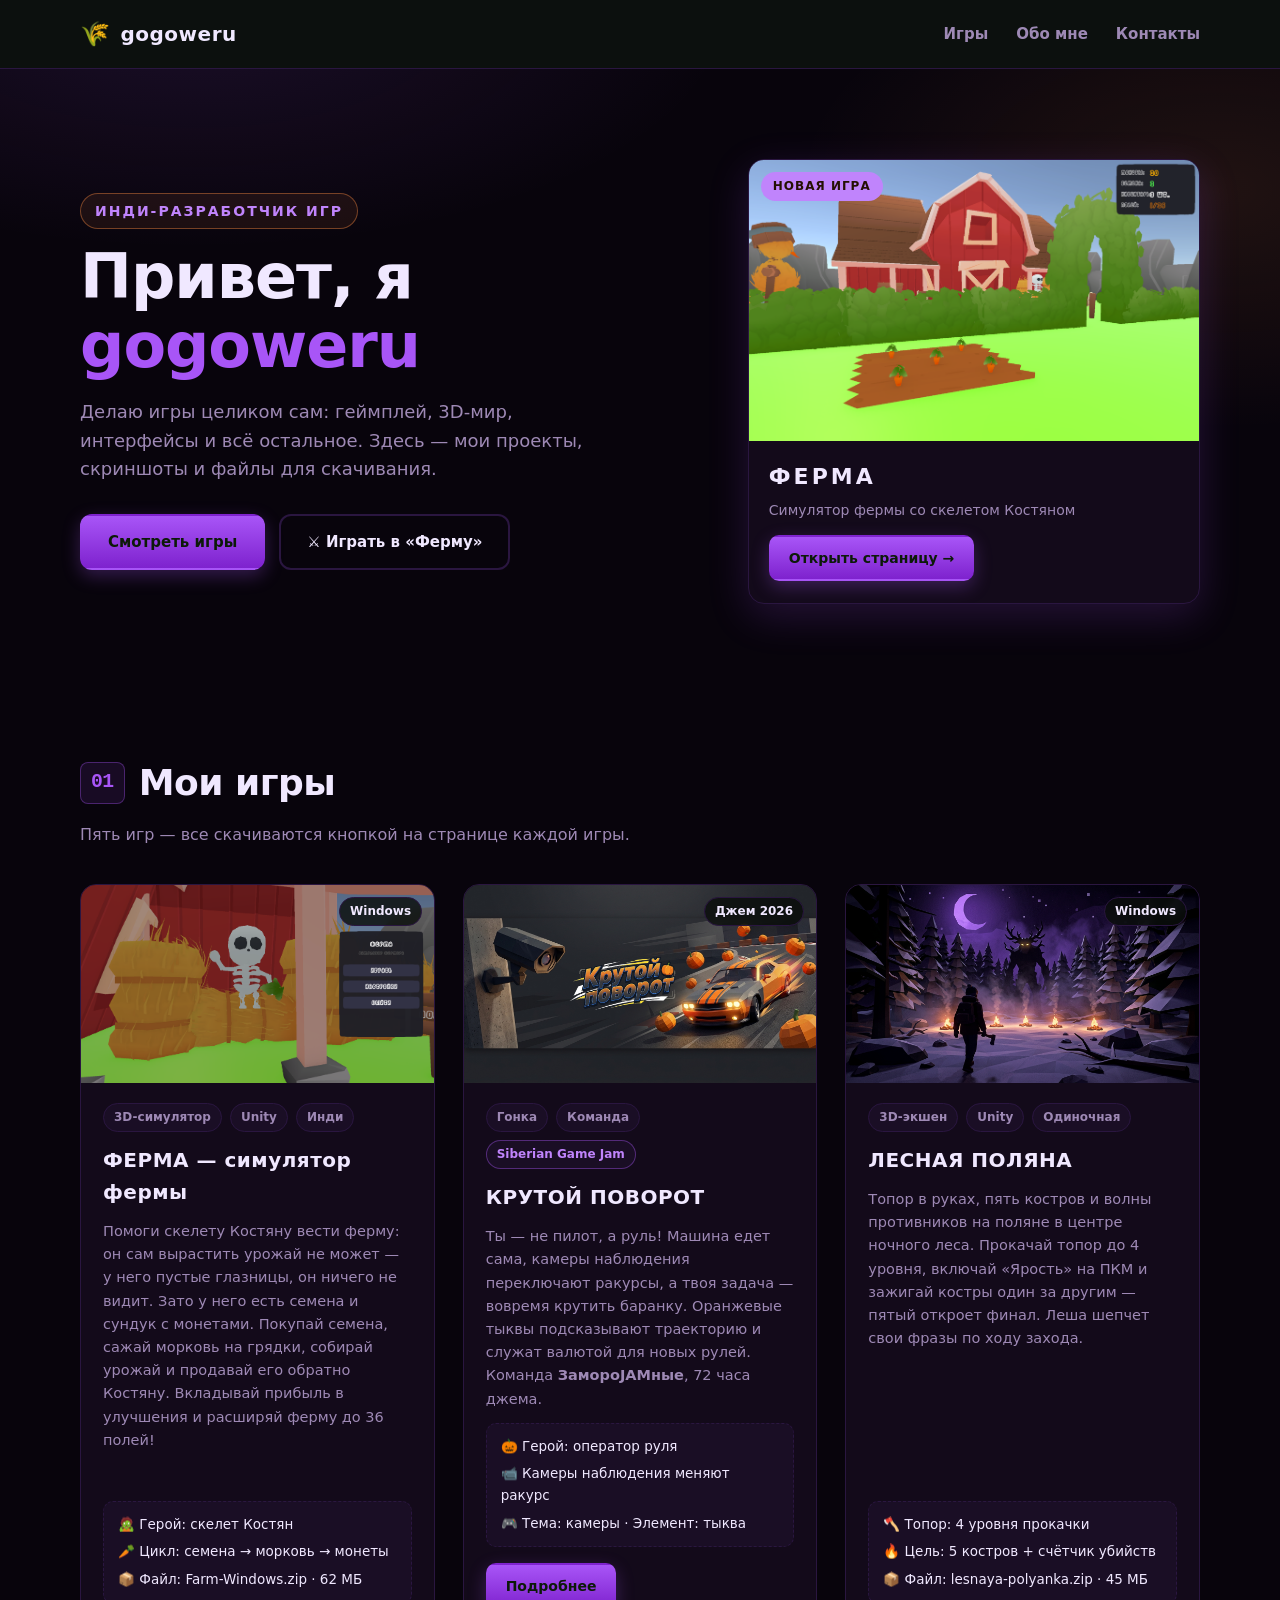
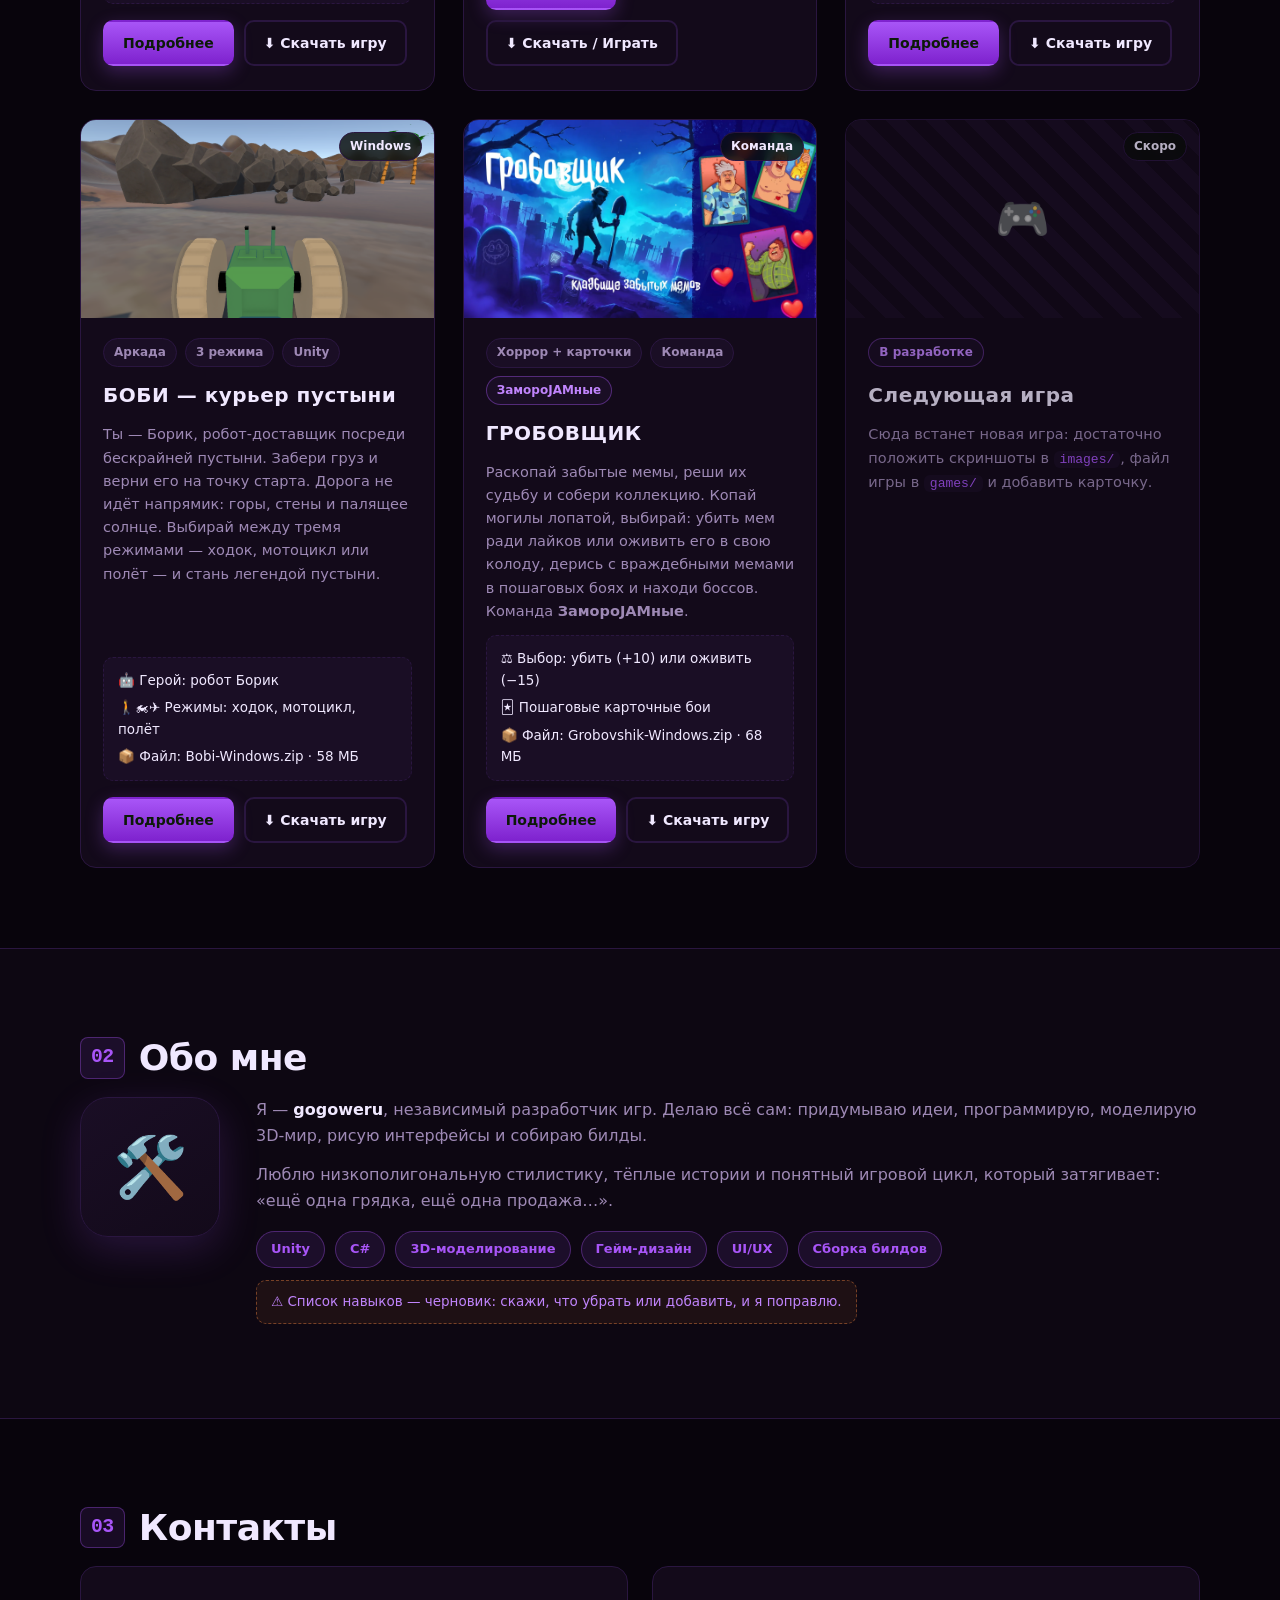
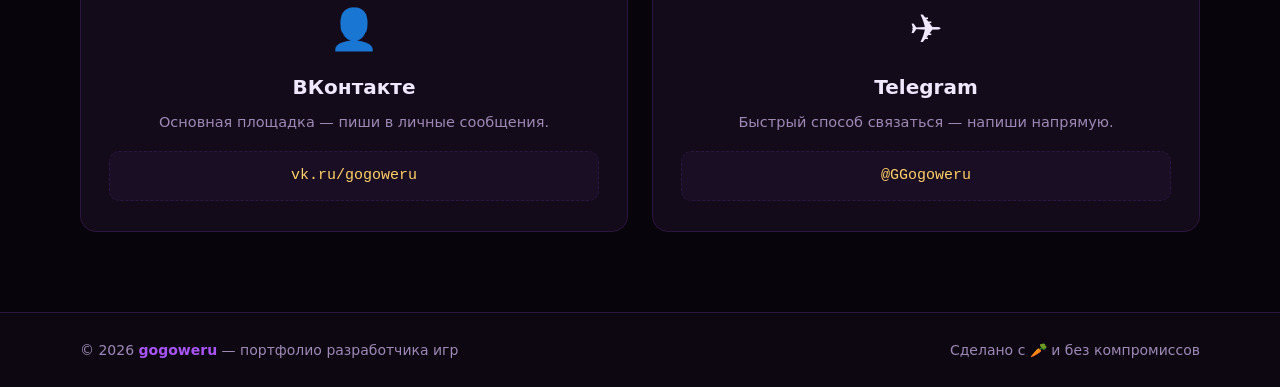
==== index.html @ c0554158 "Add files via upload" ====
<!DOCTYPE html>
<html lang="ru">
<head>
  <meta charset="UTF-8">
  <meta name="viewport" content="width=device-width, initial-scale=1.0">
  <title>gogoweru — портфолио разработчика игр</title>
  <meta name="description" content="Портфолио инди-разработчика игр gogoweru: игры, скриншоты, описание и скачивание.">
  <link rel="icon" href="data:image/svg+xml,%3Csvg xmlns='http://www.w3.org/2000/svg' viewBox='0 0 100 100'%3E%3Ctext y='.9em' font-size='90'%3E%F0%9F%8C%BE%3C/text%3E%3C/svg%3E">
  <link rel="stylesheet" href="css/style.css">
</head>
<body>

  <!-- ============ ШАПКА ============ -->
  <header class="header">
    <div class="container header__inner">
      <a href="index.html" class="logo">
        <span class="logo__icon">🌾</span>
        <span class="logo__text">gogoweru</span>
      </a>
      <nav class="nav" id="nav">
        <a href="#games" class="nav__link">Игры</a>
        <a href="#about" class="nav__link">Обо мне</a>
        <a href="#contacts" class="nav__link">Контакты</a>
      </nav>
      <button class="burger" id="burger" aria-label="Меню">
        <span></span><span></span><span></span>
      </button>
    </div>
  </header>

  <!-- ============ ГЛАВНЫЙ ЭКРАН ============ -->
  <section class="hero">
    <div class="container hero__inner">
      <div class="hero__content">
        <p class="hero__eyebrow">Инди-разработчик игр</p>
        <h1 class="hero__title">Привет, я <span class="accent">gogoweru</span></h1>
        <p class="hero__subtitle">
          Делаю игры целиком сам: геймплей, 3D-мир, интерфейсы и всё остальное.
          Здесь — мои проекты, скриншоты и файлы для скачивания.
        </p>
        <div class="hero__actions">
          <a href="#games" class="btn btn--primary">Смотреть игры</a>
          <a href="games/farm/index.html" class="btn btn--ghost">⚔️ Играть в «Ферму»</a>
        </div>
      </div>

      <div class="hero__card">
        <div class="hero__preview">
          <img src="images/farm-03-field.png" alt="Из игры «Ферма» — грядки с морковью у амбара">
          <span class="hero__badge">Новая игра</span>
        </div>
        <div class="hero__meta">
          <h3>ФЕРМА</h3>
          <p>Симулятор фермы со скелетом Костяном</p>
          <a href="games/farm/index.html" class="btn btn--small btn--primary">Открыть страницу →</a>
        </div>
      </div>
    </div>

    <div class="hero__shine" aria-hidden="true"></div>
  </section>

  <!-- ============ ИГРЫ ============ -->
  <section class="section" id="games">
    <div class="container">
      <h2 class="section__title"><span class="section__num">01</span> Мои игры</h2>
      <p class="section__lead">Пять игр — все скачиваются кнопкой на странице каждой игры.</p>

      <div class="games">
        <!-- ===== КАРТОЧКА ИГРЫ: ФЕРМА ===== -->
        <article class="game-card">
          <a class="game-card__media" href="games/farm/index.html">
            <img src="images/farm-01-menu.png" alt="Главное меню игры «Ферма»">
            <span class="game-card__platform">Windows</span>
          </a>

          <div class="game-card__body">
            <div class="game-card__tags">
              <span class="tag tag--green">3D-симулятор</span>
              <span class="tag">Unity</span>
              <span class="tag">Инди</span>
            </div>

            <h3 class="game-card__title">ФЕРМА — симулятор фермы</h3>

            <p class="game-card__desc">
              Помоги скелету Костяну вести ферму: он сам вырастить урожай не может —
              у него пустые глазницы, он ничего не видит. Зато у него есть семена и сундук
              с монетами. Покупай семена, сажай морковь на грядки, собирай урожай и продавай
              его обратно Костяну. Вкладывай прибыль в улучшения и расширяй ферму
              до 36 полей!
            </p>

            <ul class="game-card__facts">
              <li>🧟 Герой: скелет Костян</li>
              <li>🥕 Цикл: семена → морковь → монеты</li>
              <li>📦 Файл: Farm-Windows.zip · 62 МБ</li>
            </ul>

            <div class="game-card__actions">
              <a href="games/farm/index.html" class="btn btn--primary btn--small">Подробнее</a>
              <a href="games/farm/Farm-Windows.zip" download class="btn btn--ghost btn--small">⬇ Скачать игру</a>
            </div>
          </div>
        </article>

        <!-- ===== КРУТОЙ ПОВОРОТ ===== -->
        <article class="game-card">
          <a href="games/turn/index.html" class="game-card__media">
            <img src="images/turn-01-hero.png" alt="Крутой поворот — гоночная игра">
            <span class="game-card__platform">Джем 2026</span>
          </a>
          <div class="game-card__body">
            <div class="game-card__tags">
              <span class="tag">Гонка</span>
              <span class="tag tag--green">Команда</span>
              <span class="tag tag--dim">Siberian Game Jam</span>
            </div>
            <h3 class="game-card__title">КРУТОЙ ПОВОРОТ</h3>
            <p class="game-card__desc">
              Ты — не пилот, а руль! Машина едет сама, камеры наблюдения переключают ракурсы,
              а твоя задача — вовремя крутить баранку. Оранжевые тыквы подсказывают траекторию
              и служат валютой для новых рулей. Команда <strong>ЗамороJAMные</strong>, 72 часа джема.
            </p>
            <ul class="game-card__facts">
              <li>🎃 Герой: оператор руля</li>
              <li>📹 Камеры наблюдения меняют ракурс</li>
              <li>🎮 Тема: камеры · Элемент: тыква</li>
            </ul>
            <div class="game-card__actions">
              <a href="games/turn/index.html" class="btn btn--primary btn--small">Подробнее</a>
              <a href="https://naspeh.tech/games/xzxslava/dev" target="_blank" rel="noopener" class="btn btn--ghost btn--small">⬇ Скачать / Играть</a>
            </div>
          </div>
        </article>

        <!-- ===== ЛЕСНАЯ ПОЛЯНА ===== -->
        <article class="game-card">
          <a href="games/polyanka/index.html" class="game-card__media">
            <img src="images/polyanka-cover.png" alt="Лесная поляна — обложка">
            <span class="game-card__platform">Windows</span>
          </a>
          <div class="game-card__body">
            <div class="game-card__tags">
              <span class="tag tag--green">3D-экшен</span>
              <span class="tag">Unity</span>
              <span class="tag">Одиночная</span>
            </div>
            <h3 class="game-card__title">ЛЕСНАЯ ПОЛЯНА</h3>
            <p class="game-card__desc">
              Топор в руках, пять костров и волны противников на поляне в центре ночного леса.
              Прокачай топор до 4 уровня, включай «Ярость» на ПКМ и зажигай костры один за другим —
              пятый откроет финал. Леша шепчет свои фразы по ходу захода.
            </p>
            <ul class="game-card__facts">
              <li>🪓 Топор: 4 уровня прокачки</li>
              <li>🔥 Цель: 5 костров + счётчик убийств</li>
              <li>📦 Файл: lesnaya-polyanka.zip · 45 МБ</li>
            </ul>
            <div class="game-card__actions">
              <a href="games/polyanka/index.html" class="btn btn--primary btn--small">Подробнее</a>
              <a href="games/polyanka/lesnaya-polyanka.zip" download class="btn btn--ghost btn--small">⬇ Скачать игру</a>
            </div>
          </div>
        </article>

        <!-- ===== БОБИ ===== -->
        <article class="game-card">
          <a href="games/bobi/index.html" class="game-card__media">
            <img src="images/bobi-01-menu.png" alt="Боби — главное меню">
            <span class="game-card__platform">Windows</span>
          </a>
          <div class="game-card__body">
            <div class="game-card__tags">
              <span class="tag">Аркада</span>
              <span class="tag tag--green">3 режима</span>
              <span class="tag">Unity</span>
            </div>
            <h3 class="game-card__title">БОБИ — курьер пустыни</h3>
            <p class="game-card__desc">
              Ты — Борик, робот-доставщик посреди бескрайней пустыни. Забери груз
              и верни его на точку старта. Дорога не идёт напрямик: горы, стены и палящее солнце.
              Выбирай между тремя режимами — ходок, мотоцикл или полёт — и стань легендой пустыни.
            </p>
            <ul class="game-card__facts">
              <li>🤖 Герой: робот Борик</li>
              <li>🚶🏍✈ Режимы: ходок, мотоцикл, полёт</li>
              <li>📦 Файл: Bobi-Windows.zip · 58 МБ</li>
            </ul>
            <div class="game-card__actions">
              <a href="games/bobi/index.html" class="btn btn--primary btn--small">Подробнее</a>
              <a href="games/bobi/Bobi-Windows.zip" download class="btn btn--ghost btn--small">⬇ Скачать игру</a>
            </div>
          </div>
        </article>

        <!-- ===== ГРОБОВЩИК ===== -->
        <article class="game-card">
          <a href="games/grobovshik/index.html" class="game-card__media">
            <img src="images/grob-01-hero.png" alt="Гробовщик — кладбище забытых мемов">
            <span class="game-card__platform">Команда</span>
          </a>
          <div class="game-card__body">
            <div class="game-card__tags">
              <span class="tag">Хоррор + карточки</span>
              <span class="tag tag--green">Команда</span>
              <span class="tag tag--dim">ЗамороJAMные</span>
            </div>
            <h3 class="game-card__title">ГРОБОВЩИК</h3>
            <p class="game-card__desc">
              Раскопай забытые мемы, реши их судьбу и собери коллекцию.
              Копай могилы лопатой, выбирай: убить мем ради лайков или оживить его в свою колоду,
              дерись с враждебными мемами в пошаговых боях и находи боссов.
              Команда <strong>ЗамороJAMные</strong>.
            </p>
            <ul class="game-card__facts">
              <li>⚖️ Выбор: убить (+10) или оживить (−15)</li>
              <li>🃏 Пошаговые карточные бои</li>
              <li>📦 Файл: Grobovshik-Windows.zip · 68 МБ</li>
            </ul>
            <div class="game-card__actions">
              <a href="games/grobovshik/index.html" class="btn btn--primary btn--small">Подробнее</a>
              <a href="games/grobovshik/Grobovshik-Windows.zip" download class="btn btn--ghost btn--small">⬇ Скачать игру</a>
            </div>
          </div>
        </article>

        <!-- ===== ЗАГЛУШКА СЛЕДУЮЩИХ ИГР ===== -->
        <article class="game-card game-card--soon">
          <div class="game-card__media game-card__soon">
            <span class="game-card__soon-icon">🎮</span>
            <span class="game-card__platform">Скоро</span>
          </div>
          <div class="game-card__body">
            <div class="game-card__tags">
              <span class="tag tag--dim">В разработке</span>
            </div>
            <h3 class="game-card__title">Следующая игра</h3>
            <p class="game-card__desc">
              Сюда встанет новая игра: достаточно положить скриншоты в <code>images/</code>,
              файл игры в <code>games/</code> и добавить карточку.
            </p>
          </div>
        </article>
      </div>
    </div>
  </section>

  <!-- ============ ОБО МНЕ ============ -->
  <section class="section section--alt" id="about">
    <div class="container">
      <h2 class="section__title"><span class="section__num">02</span> Обо мне</h2>

      <div class="about">
        <div class="about__avatar" aria-hidden="true">🛠️</div>
        <div class="about__text">
          <p>
            Я — <strong>gogoweru</strong>, независимый разработчик игр. Делаю всё сам:
            придумываю идеи, программирую, моделирую 3D-мир, рисую интерфейсы и собираю билды.
          </p>
          <p>
            Люблю низкополигональную стилистику, тёплые истории и понятный игровой цикл,
            который затягивает: «ещё одна грядка, ещё одна продажа…».
          </p>

          <div class="about__skills">
            <span class="skill">Unity</span>
            <span class="skill">C#</span>
            <span class="skill">3D-моделирование</span>
            <span class="skill">Гейм-дизайн</span>
            <span class="skill">UI/UX</span>
            <span class="skill">Сборка билдов</span>
          </div>

          <p class="about__note">
            ⚠️ Список навыков — черновик: скажи, что убрать или добавить, и я поправлю.
          </p>
        </div>
      </div>
    </div>
  </section>

  <!-- ============ КОНТАКТЫ ============ -->
  <section class="section" id="contacts">
    <div class="container">
      <h2 class="section__title"><span class="section__num">03</span> Контакты</h2>
      <div class="contacts">
        <a class="contacts__card" href="https://vk.ru/gogoweru" target="_blank" rel="noopener">
          <span class="contacts__icon">👤</span>
          <h3>ВКонтакте</h3>
          <p>Основная площадка — пиши в личные сообщения.</p>
          <div class="contacts__placeholder">vk.ru/gogoweru</div>
        </a>
        <a class="contacts__card" href="https://t.me/GGogoweru" target="_blank" rel="noopener">
          <span class="contacts__icon">✈️</span>
          <h3>Telegram</h3>
          <p>Быстрый способ связаться — напиши напрямую.</p>
          <div class="contacts__placeholder">@GGogoweru</div>
        </a>
      </div>
    </div>
  </section>

  <!-- ============ ПОДВАЛ ============ -->
  <footer class="footer">
    <div class="container footer__inner">
      <span>© 2026 <strong>gogoweru</strong> — портфолио разработчика игр</span>
      <span class="footer__hint">Сделано с 🥕 и без компромиссов</span>
    </div>
  </footer>

  <script src="js/main.js"></script>
</body>
</html>
---- css/style.css ----
/* ==========================================================
   gogoweru — портфолио. Тёмная тема, фермерские акценты.
   ========================================================== */

:root {
  --bg:        #08040c;
  --bg-alt:    #0d0712;
  --surface:   #130a1a;
  --surface-2: #1a0e25;
  --border:    #2a1640;
  --text:      #f0e8ff;
  --muted:     #9e89b5;
  --purple:    #a855f7;
  --purple-dark:#7e22ce;
  --purple-bright: #c084fc;
  --red:       #e2574c;
  --gold:      #ffd166;
  /* акценты страниц игр (ферма/поворот) */
  --green:     #7ed957;
  --carrot:    #ff8c42;
  --radius:    16px;
  --shadow:    0 12px 40px rgba(168, 85, 247, .18);
  --font:      "Segoe UI", system-ui, -apple-system, "Helvetica Neue", Arial, sans-serif;
  --mono:      "Cascadia Code", "Consolas", "Courier New", monospace;
}

* { margin: 0; padding: 0; box-sizing: border-box; }

html { scroll-behavior: smooth; }

body {
  font-family: var(--font);
  background: var(--bg);
  color: var(--text);
  line-height: 1.6;
  overflow-x: hidden;
}

img { max-width: 100%; display: block; }
a { color: inherit; text-decoration: none; }
code {
  font-family: var(--mono);
  background: var(--surface-2);
  padding: 1px 6px;
  border-radius: 6px;
  font-size: .9em;
  color: var(--purple);
}

.container {
  width: min(1120px, 92%);
  margin-inline: auto;
}

.accent { color: var(--purple); }

/* ---------------- Кнопки ---------------- */
.btn {
  display: inline-flex;
  align-items: center;
  justify-content: center;
  gap: 8px;
  padding: 14px 26px;
  border-radius: 12px;
  font-weight: 700;
  font-size: 15px;
  border: 2px solid transparent;
  cursor: pointer;
  transition: transform .15s ease, box-shadow .15s ease, background .15s ease, border-color .15s ease;
  user-select: none;
}
.btn:active { transform: translateY(2px); }

.btn--primary {
  background: linear-gradient(180deg, var(--purple), var(--purple-dark));
  color: #0c1a08;
  box-shadow: 0 6px 18px rgba(168, 85, 247, .28);
}
.btn--primary:hover {
  transform: translateY(-2px);
  box-shadow: 0 10px 26px rgba(168, 85, 247, .4);
}

.btn--ghost {
  background: transparent;
  border-color: var(--border);
  color: var(--text);
}
.btn--ghost:hover { border-color: var(--purple); color: var(--purple); }

.btn--small { padding: 10px 18px; font-size: 14px; border-radius: 10px; }

/* ---------------- Шапка ---------------- */
.header {
  position: sticky;
  top: 0;
  z-index: 50;
  background: rgba(14, 19, 16, .85);
  backdrop-filter: blur(12px);
  border-bottom: 1px solid var(--border);
}
.header__inner {
  display: flex;
  align-items: center;
  justify-content: space-between;
  height: 68px;
}
.logo {
  display: flex;
  align-items: center;
  gap: 10px;
  font-weight: 800;
  font-size: 20px;
  letter-spacing: .5px;
}
.logo__icon { font-size: 24px; }
.logo__text span { color: var(--purple); }

.nav { display: flex; gap: 28px; }
.nav__link {
  color: var(--muted);
  font-weight: 600;
  font-size: 15px;
  transition: color .15s;
}
.nav__link:hover { color: var(--purple); }

.burger {
  display: none;
  flex-direction: column;
  gap: 5px;
  background: none;
  border: 0;
  cursor: pointer;
  padding: 8px;
}
.burger span {
  width: 24px;
  height: 2px;
  background: var(--text);
  border-radius: 2px;
  transition: .2s;
}

/* ---------------- Главный экран ---------------- */
.hero {
  position: relative;
  padding: 90px 0 70px;
  background:
    radial-gradient(900px 400px at 15% -10%, rgba(168, 85, 247, .12), transparent 60%),
    radial-gradient(700px 400px at 95% 20%, rgba(255, 140, 66, .10), transparent 60%),
    var(--bg);
  overflow: hidden;
}
.hero__inner {
  display: grid;
  grid-template-columns: 1.15fr .85fr;
  gap: 56px;
  align-items: center;
  position: relative;
  z-index: 1;
}
.hero__eyebrow {
  display: inline-block;
  color: var(--purple-bright);
  font-weight: 700;
  font-size: 14px;
  text-transform: uppercase;
  letter-spacing: 2px;
  margin-bottom: 14px;
  padding: 6px 14px;
  border: 1px solid rgba(255, 140, 66, .4);
  border-radius: 999px;
  background: rgba(255, 140, 66, .08);
}
.hero__title {
  font-size: clamp(38px, 5.5vw, 62px);
  line-height: 1.1;
  font-weight: 900;
  letter-spacing: -1px;
  margin-bottom: 18px;
}
.hero__subtitle {
  color: var(--muted);
  font-size: 18px;
  max-width: 540px;
  margin-bottom: 30px;
}
.hero__actions { display: flex; gap: 14px; flex-wrap: wrap; }

/* карточка превью игры */
.hero__card {
  background: var(--surface);
  border: 1px solid var(--border);
  border-radius: var(--radius);
  overflow: hidden;
  box-shadow: var(--shadow);
  transition: transform .2s ease;
}
.hero__card:hover { transform: translateY(-6px); }
.hero__preview { position: relative; }
.hero__preview img { width: 100%; aspect-ratio: 16 / 10; object-fit: cover; }
.hero__badge {
  position: absolute;
  top: 12px;
  left: 12px;
  background: var(--purple-bright);
  color: #241002;
  font-weight: 800;
  font-size: 12px;
  text-transform: uppercase;
  letter-spacing: 1px;
  padding: 5px 12px;
  border-radius: 999px;
}
.hero__meta { padding: 18px 20px 22px; }
.hero__meta h3 {
  font-size: 22px;
  letter-spacing: 3px;
  margin-bottom: 4px;
}
.hero__meta p { color: var(--muted); font-size: 14px; margin-bottom: 14px; }

.hero__shine {
  position: absolute;
  inset: auto 0 -2px 0;
  height: 2px;
  background: linear-gradient(90deg, transparent, var(--purple), transparent);
  opacity: .5;
}

/* ---------------- Секции ---------------- */
.section { padding: 80px 0; }
.section--alt { background: var(--bg-alt); border-block: 1px solid var(--border); }

.section__title {
  font-size: clamp(26px, 3.5vw, 36px);
  font-weight: 900;
  letter-spacing: -.5px;
  margin-bottom: 10px;
  display: flex;
  align-items: center;
  gap: 14px;
}
.section__num {
  font-family: var(--mono);
  color: var(--purple);
  font-size: .55em;
  background: rgba(168, 85, 247, .1);
  border: 1px solid rgba(168, 85, 247, .35);
  padding: 4px 10px;
  border-radius: 8px;
}
.section__lead { color: var(--muted); margin-bottom: 36px; font-size: 16px; }

/* ---------------- Карточки игр ---------------- */
.games {
  display: grid;
  grid-template-columns: repeat(auto-fill, minmax(330px, 1fr));
  gap: 28px;
}

.game-card {
  background: var(--surface);
  border: 1px solid var(--border);
  border-radius: var(--radius);
  overflow: hidden;
  display: flex;
  flex-direction: column;
  transition: transform .2s ease, border-color .2s ease, box-shadow .2s ease;
}
.game-card:hover {
  transform: translateY(-6px);
  border-color: rgba(168, 85, 247, .5);
  box-shadow: var(--shadow);
}
.game-card__media {
  position: relative;
  display: block;
  overflow: hidden;
}
.game-card__media img {
  width: 100%;
  aspect-ratio: 16 / 9;
  object-fit: cover;
  transition: transform .3s ease;
}
.game-card:hover .game-card__media img { transform: scale(1.04); }

.game-card__platform {
  position: absolute;
  top: 12px;
  right: 12px;
  background: rgba(10, 14, 11, .82);
  border: 1px solid var(--border);
  color: var(--text);
  font-size: 12px;
  font-weight: 700;
  padding: 4px 10px;
  border-radius: 999px;
  backdrop-filter: blur(4px);
}

.game-card__body {
  padding: 20px 22px 24px;
  display: flex;
  flex-direction: column;
  gap: 12px;
  flex: 1;
}
.game-card__tags { display: flex; gap: 8px; flex-wrap: wrap; }
.tag {
  font-size: 12px;
  font-weight: 700;
  padding: 4px 10px;
  border-radius: 999px;
  background: var(--surface-2);
  border: 1px solid var(--border);
  color: var(--muted);
}
.tag--purple {
  color: #f3e8ff;
  background: var(--purple);
  border-color: var(--purple);
}
.tag--dim { color: var(--purple-bright); border-color: rgba(168, 85, 247, .4); }

.game-card__title {
  font-size: 20px;
  font-weight: 800;
  letter-spacing: .5px;
}
.game-card__desc { color: var(--muted); font-size: 14.5px; flex: 1; }

.game-card__facts {
  list-style: none;
  display: grid;
  gap: 6px;
  font-size: 13.5px;
  color: var(--text);
  background: var(--surface-2);
  border: 1px dashed var(--border);
  border-radius: 10px;
  padding: 12px 14px;
}
.game-card__actions { display: flex; gap: 10px; flex-wrap: wrap; margin-top: 4px; }

/* заглушка следующей игры */
.game-card--soon { opacity: .75; }
.game-card--soon:hover { transform: none; border-color: var(--border); box-shadow: none; }
.game-card__soon {
  display: flex;
  flex-direction: column;
  align-items: center;
  justify-content: center;
  gap: 10px;
  aspect-ratio: 16 / 9;
  background:
    repeating-linear-gradient(45deg, var(--surface-2), var(--surface-2) 14px, var(--surface) 14px, var(--surface) 28px);
}
.game-card__soon-icon { font-size: 44px; filter: grayscale(.4); }

/* ---------------- Обо мне ---------------- */
.about {
  display: grid;
  grid-template-columns: 140px 1fr;
  gap: 36px;
  align-items: start;
}
.about__avatar {
  width: 140px;
  height: 140px;
  border-radius: 28px;
  background: linear-gradient(145deg, var(--surface-2), var(--surface));
  border: 1px solid var(--border);
  display: grid;
  place-items: center;
  font-size: 60px;
  box-shadow: var(--shadow);
}
.about__text p { color: var(--muted); margin-bottom: 14px; font-size: 16px; }
.about__text strong { color: var(--text); }

.about__skills { display: flex; flex-wrap: wrap; gap: 10px; margin: 18px 0 12px; }
.skill {
  font-size: 13px;
  font-weight: 700;
  padding: 7px 14px;
  border-radius: 999px;
  background: rgba(168, 85, 247, .1);
  border: 1px solid rgba(168, 85, 247, .35);
  color: var(--purple);
}
.about__note {
  font-size: 13.5px !important;
  color: var(--purple-bright) !important;
  background: rgba(255, 140, 66, .07);
  border: 1px dashed rgba(255, 140, 66, .4);
  padding: 10px 14px;
  border-radius: 10px;
  display: inline-block;
}

/* ---------------- Контакты ---------------- */
.contacts { display: grid; grid-template-columns: repeat(auto-fit, minmax(280px, 1fr)); gap: 24px; }
.contacts__card {
  background: var(--surface);
  border: 1px solid var(--border);
  border-radius: var(--radius);
  padding: 30px 28px;
  text-align: center;
}
.contacts__icon { font-size: 40px; display: block; margin-bottom: 10px; }
.contacts__card h3 { font-size: 20px; margin-bottom: 8px; }
.contacts__card p { color: var(--muted); font-size: 14.5px; margin-bottom: 16px; }
.contacts__placeholder {
  font-family: var(--mono);
  color: var(--gold);
  background: var(--surface-2);
  border: 1px dashed var(--border);
  border-radius: 10px;
  padding: 12px;
  font-size: 15px;
}
a.contacts__card {
  text-decoration: none;
  color: inherit;
  display: block;
  transition: transform .2s ease, border-color .2s ease;
}
a.contacts__card:hover {
  transform: translateY(-4px);
  border-color: var(--purple);
}

/* ---------------- Подвал ---------------- */
.footer {
  border-top: 1px solid var(--border);
  padding: 26px 0;
  background: var(--bg-alt);
}
.footer__inner {
  display: flex;
  justify-content: space-between;
  gap: 14px;
  flex-wrap: wrap;
  color: var(--muted);
  font-size: 14px;
}
.footer strong { color: var(--purple); }

/* ---------------- Адаптив ---------------- */
@media (max-width: 900px) {
  .hero__inner { grid-template-columns: 1fr; gap: 40px; }
  .about { grid-template-columns: 1fr; }
  .about__avatar { width: 110px; height: 110px; font-size: 46px; }
}

@media (max-width: 720px) {
  .nav {
    position: absolute;
    top: 68px;
    left: 0;
    right: 0;
    flex-direction: column;
    gap: 0;
    background: var(--bg-alt);
    border-bottom: 1px solid var(--border);
    display: none;
  }
  .nav.open { display: flex; }
  .nav__link { padding: 16px 6%; border-top: 1px solid var(--border); }
  .burger { display: flex; }
  .hero { padding-top: 56px; }
  .section { padding: 56px 0; }
}
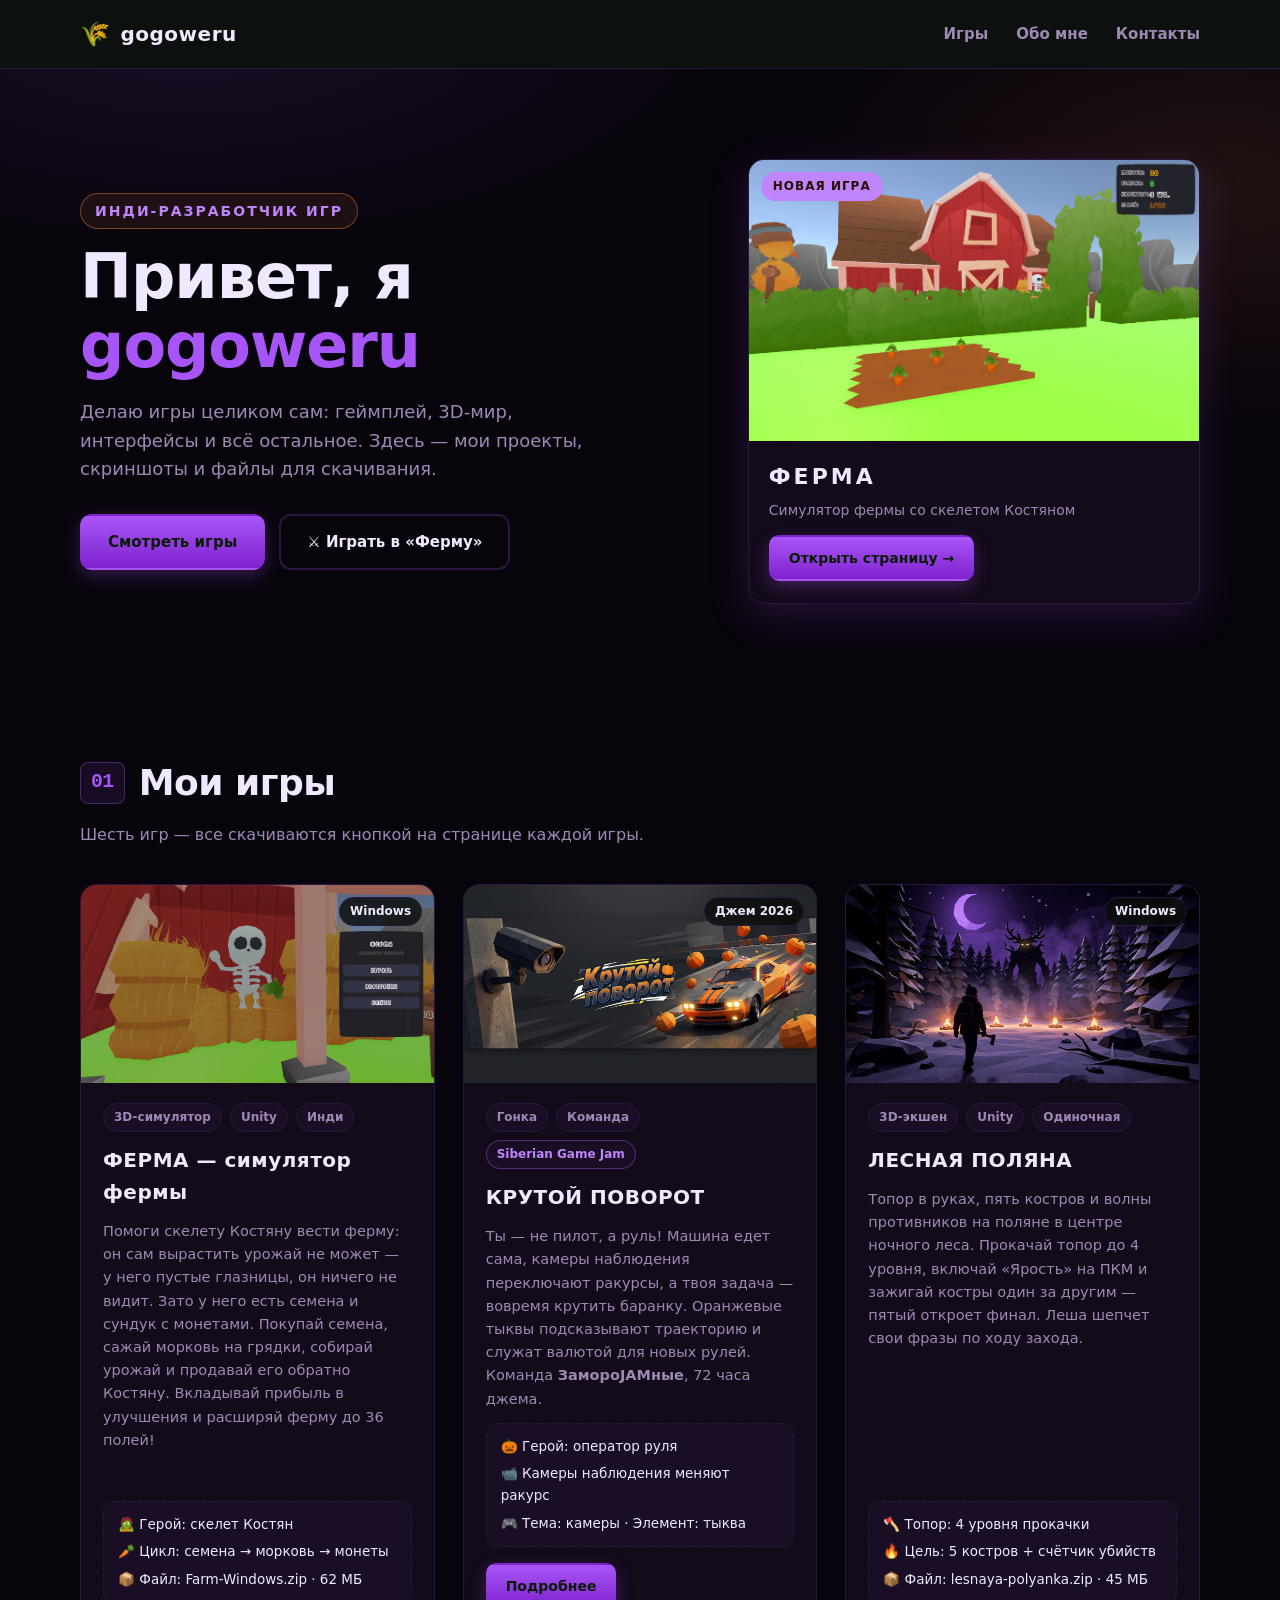
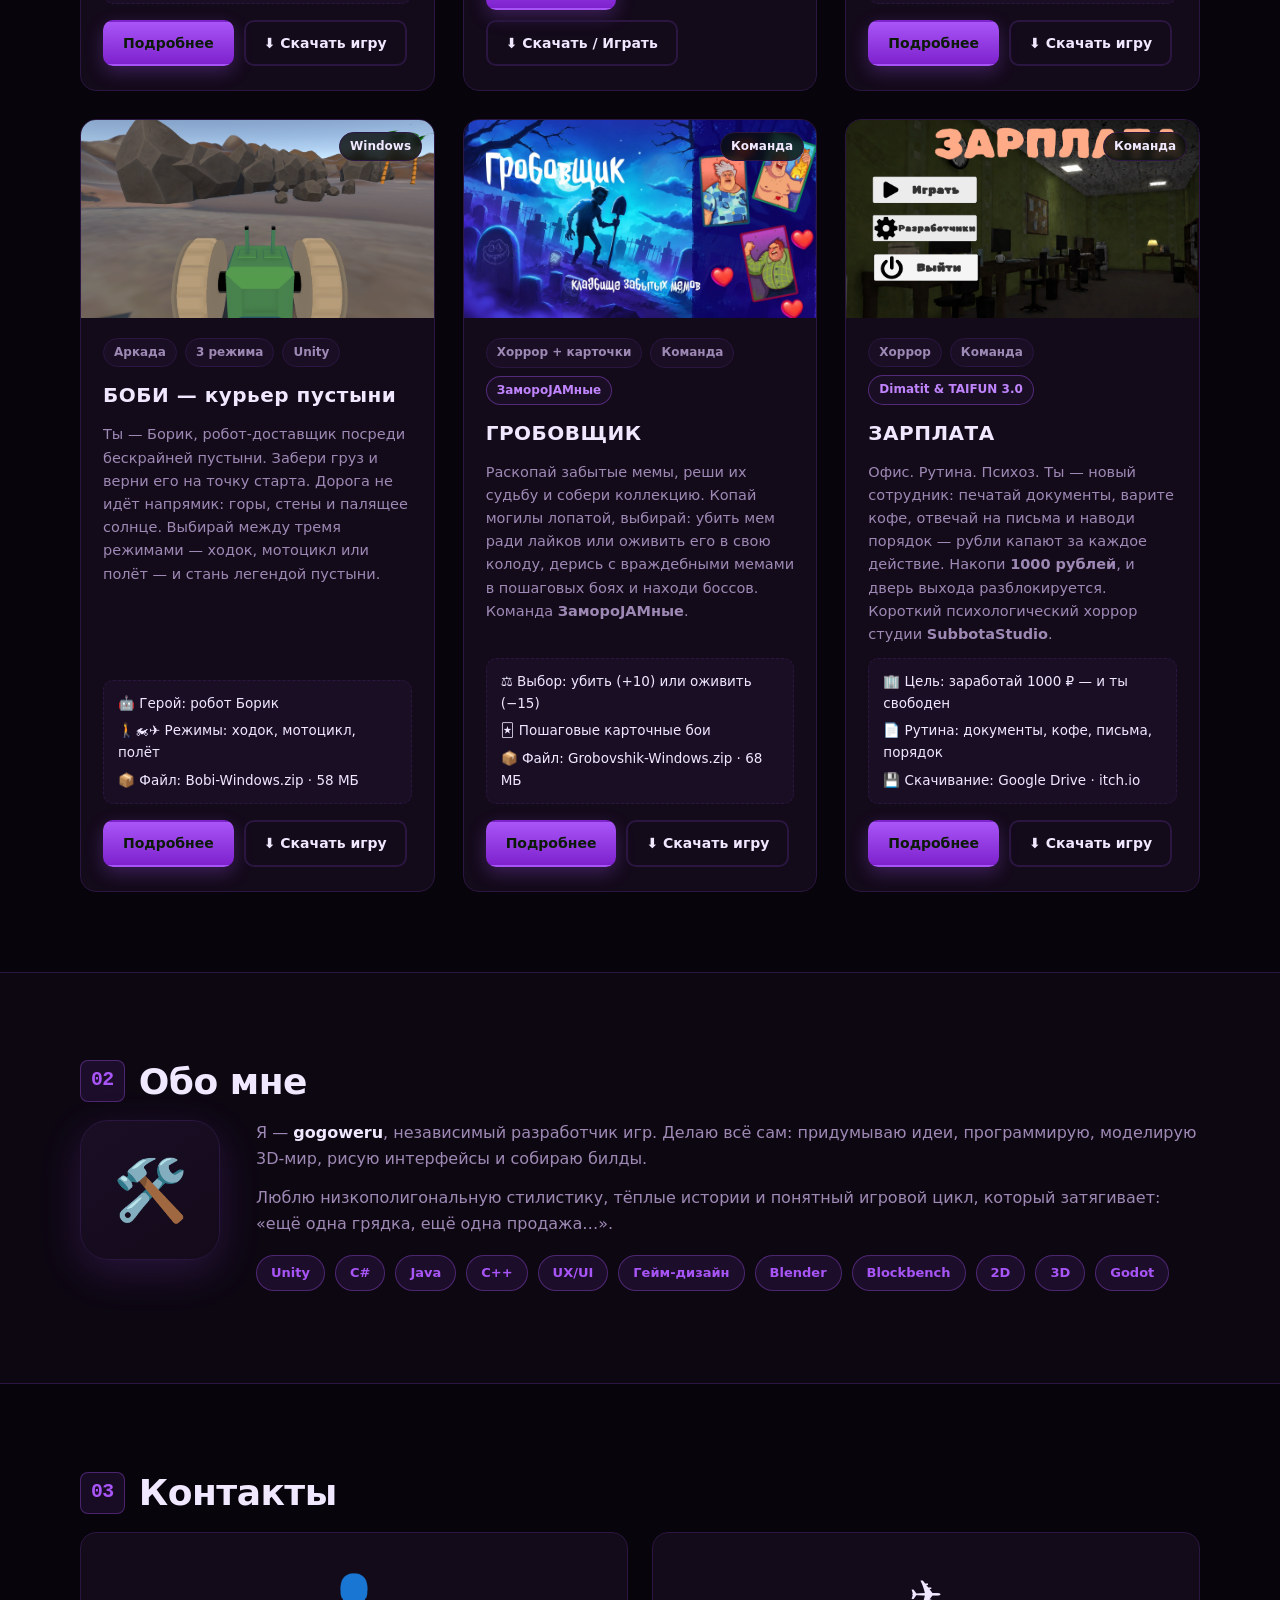
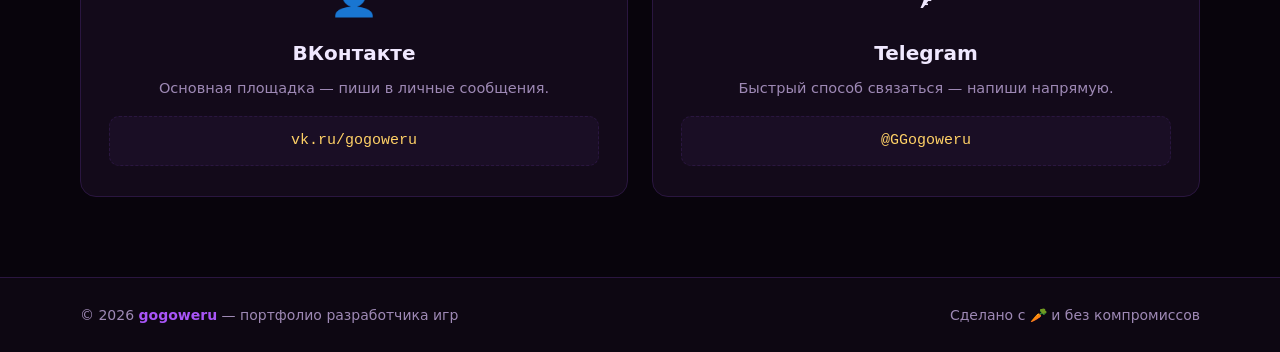
==== commit bffb7b96: "Add files via upload" ====
--- a/index.html
+++ b/index.html
@@ -64,7 +64,7 @@
   <section class="section" id="games">
     <div class="container">
       <h2 class="section__title"><span class="section__num">01</span> Мои игры</h2>
-      <p class="section__lead">Пять игр — все скачиваются кнопкой на странице каждой игры.</p>
+      <p class="section__lead">Шесть игр — все скачиваются кнопкой на странице каждой игры.</p>
 
       <div class="games">
         <!-- ===== КАРТОЧКА ИГРЫ: ФЕРМА ===== -->
@@ -225,21 +225,34 @@
           </div>
         </article>
 
-        <!-- ===== ЗАГЛУШКА СЛЕДУЮЩИХ ИГР ===== -->
-        <article class="game-card game-card--soon">
-          <div class="game-card__media game-card__soon">
-            <span class="game-card__soon-icon">🎮</span>
-            <span class="game-card__platform">Скоро</span>
-          </div>
-          <div class="game-card__body">
-            <div class="game-card__tags">
-              <span class="tag tag--dim">В разработке</span>
-            </div>
-            <h3 class="game-card__title">Следующая игра</h3>
-            <p class="game-card__desc">
-              Сюда встанет новая игра: достаточно положить скриншоты в <code>images/</code>,
-              файл игры в <code>games/</code> и добавить карточку.
-            </p>
+        <!-- ===== КАРТОЧКА ИГРЫ: ЗАРПЛАТА ===== -->
+        <article class="game-card">
+          <a href="games/zarplata/index.html" class="game-card__media">
+            <img src="images/zarplata-01-menu.png" alt="Зарплата — главное меню">
+            <span class="game-card__platform">Команда</span>
+          </a>
+          <div class="game-card__body">
+            <div class="game-card__tags">
+              <span class="tag">Хоррор</span>
+              <span class="tag tag--green">Команда</span>
+              <span class="tag tag--dim">Dimatit &amp; TAIFUN 3.0</span>
+            </div>
+            <h3 class="game-card__title">ЗАРПЛАТА</h3>
+            <p class="game-card__desc">
+              Офис. Рутина. Психоз. Ты — новый сотрудник: печатай документы, варите кофе,
+              отвечай на письма и наводи порядок — рубли капают за каждое действие.
+              Накопи <strong>1000 рублей</strong>, и дверь выхода разблокируется.
+              Короткий психологический хоррор студии <strong>SubbotaStudio</strong>.
+            </p>
+            <ul class="game-card__facts">
+              <li>🏢 Цель: заработай 1000 ₽ — и ты свободен</li>
+              <li>📄 Рутина: документы, кофе, письма, порядок</li>
+              <li>💾 Скачивание: Google Drive · itch.io</li>
+            </ul>
+            <div class="game-card__actions">
+              <a href="games/zarplata/index.html" class="btn btn--primary btn--small">Подробнее</a>
+              <a href="https://drive.google.com/file/d/1pk5ChdaHHJ_iZWWM6y1OmzYIxJSrdvPX/view" target="_blank" rel="noopener" class="btn btn--ghost btn--small">⬇ Скачать игру</a>
+            </div>
           </div>
         </article>
       </div>
@@ -266,15 +279,16 @@
           <div class="about__skills">
             <span class="skill">Unity</span>
             <span class="skill">C#</span>
-            <span class="skill">3D-моделирование</span>
+            <span class="skill">Java</span>
+            <span class="skill">C++</span>
+            <span class="skill">UX/UI</span>
             <span class="skill">Гейм-дизайн</span>
-            <span class="skill">UI/UX</span>
-            <span class="skill">Сборка билдов</span>
-          </div>
-
-          <p class="about__note">
-            ⚠️ Список навыков — черновик: скажи, что убрать или добавить, и я поправлю.
-          </p>
+            <span class="skill">Blender</span>
+            <span class="skill">Blockbench</span>
+            <span class="skill">2D</span>
+            <span class="skill">3D</span>
+            <span class="skill">Godot</span>
+          </div>
         </div>
       </div>
     </div>
